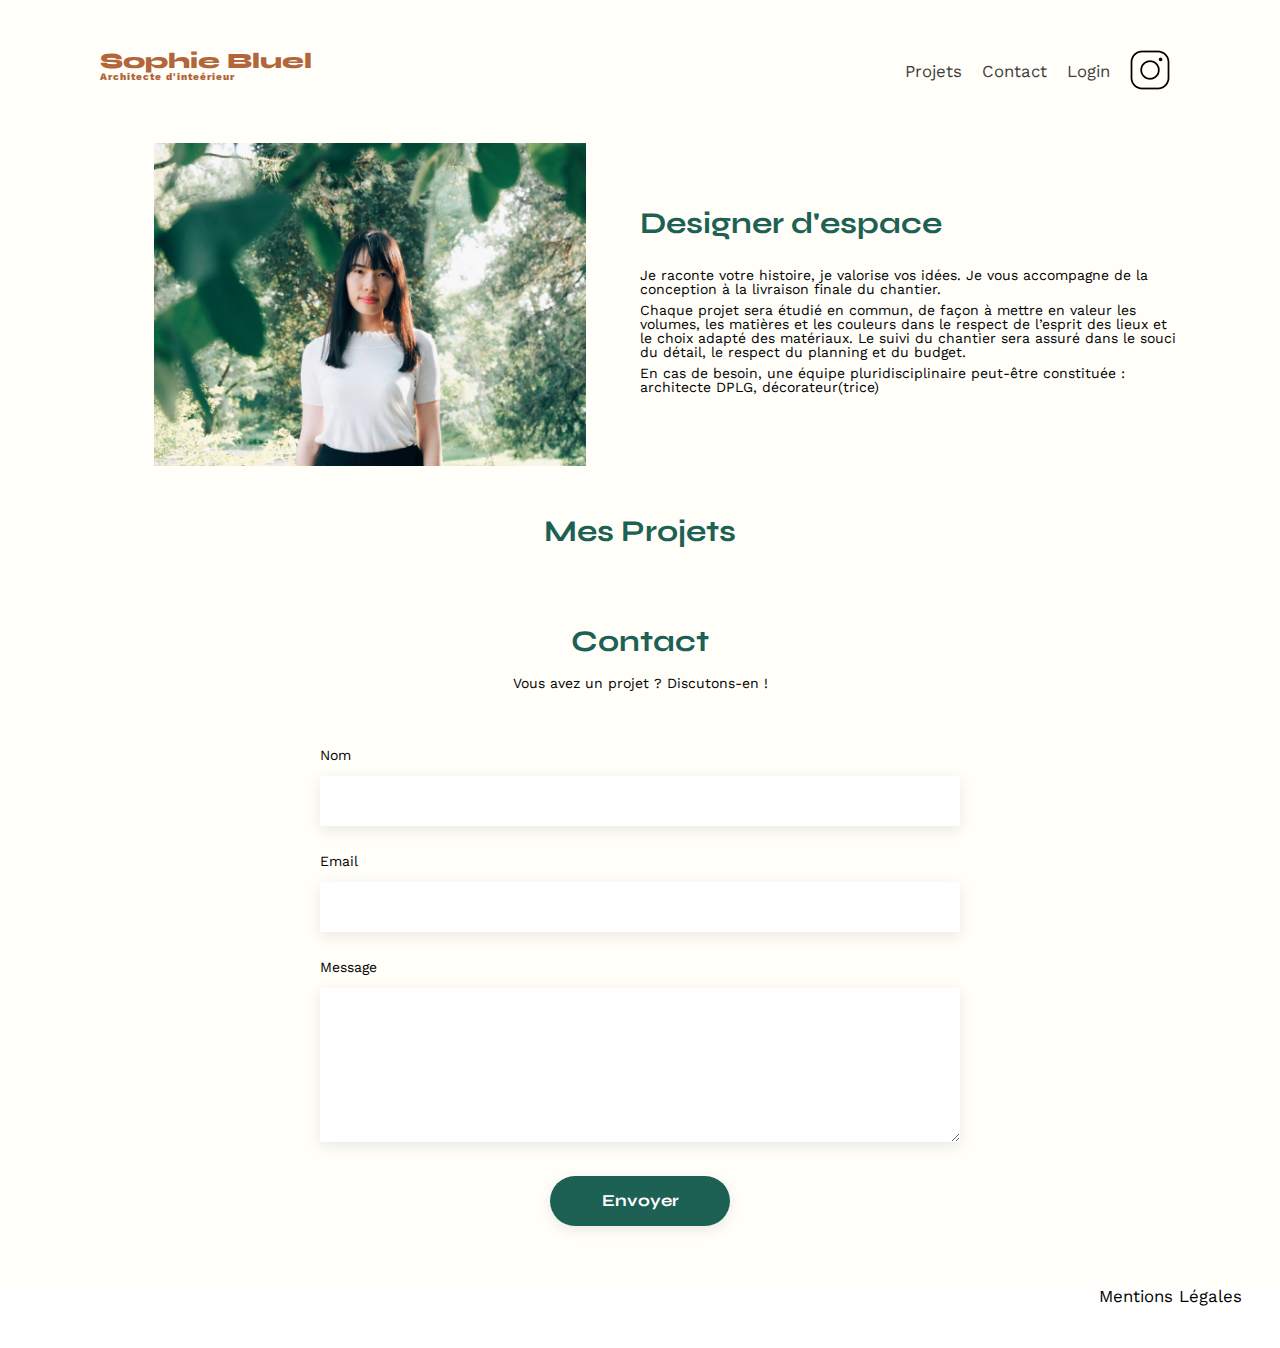
==== FrontEnd/index.html @ 4df23f98 "add src-code" ====
<!DOCTYPE html>
<html lang="fr">

<head>
    <meta charset="UTF-8">
    <title>Sophie Bluel - Architecte d'intérieur</title>
    <meta name="viewport" content="width=device-width, initial-scale=1.0">
    <link rel="preconnect" href="https://fonts.googleapis.com">
    <link rel="preconnect" href="https://fonts.gstatic.com" crossorigin>
    <link href="https://fonts.googleapis.com/css2?family=Syne:wght@700;800&family=Work+Sans&display=swap"
        rel="stylesheet">

    <link rel="stylesheet" href="style.css">
    <link rel="stylesheet" href="https://cdnjs.cloudflare.com/ajax/libs/font-awesome/5.15.3/css/all.min.css">


    <meta name="description" content="">
    <link rel="stylesheet" href="./assets/style.css">
</head>

<body>
	<header>
		<h1>Sophie Bluel <span>Architecte d'inteérieur</span></h1>
		<nav>
			<ul>
				<li><a href="#portfolio">Projets </a></li>
				<li><a href="#contact">Contact</a></li>
				<li><a href="login.html">Login</a></li>
				<li><img src="./assets/icons/instagram.png" alt="Instagram"></li>
			</ul>
		</nav>
	</header>
	<main>
		<section id="introduction">
			<figure>
				<img src="./assets/images/sophie-bluel.png" alt="">
			</figure>
			<article>
				<h2>Designer d'espace</h2>
				<p>Je raconte votre histoire, je valorise vos idées. Je vous accompagne de la conception à la livraison
					finale du chantier.</p>
				<p>Chaque projet sera étudié en commun, de façon à mettre en valeur les volumes, les matières et les
					couleurs dans le respect de l’esprit des lieux et le choix adapté des matériaux. Le suivi du
					chantier sera assuré dans le souci du détail, le respect du planning et du budget.</p>
				<p>En cas de besoin, une équipe pluridisciplinaire peut-être constituée : architecte DPLG,
					décorateur(trice)</p>
			</article>
		</section>
		<section id="portfolio">
			<h2>Mes Projets</h2>
			<div id="content">
                <div id="filterContainer"></div>
                <div id="gallery"></div>
            </div>
			

		</section>
		<section id="contact">
			<h2>Contact</h2>
			<p>Vous avez un projet ? Discutons-en !</p>
			<form action="#" method="post">
				<label for="name">Nom</label>
				<input type="text" name="name" id="name">
				<label for="email">Email</label>
				<input type="email" name="email" id="email">
				<label for="message">Message</label>
				<textarea name="message" id="message" cols="30" rows="10"></textarea>
				<input type="submit" value="Envoyer">
			</form>
		</section>
	</main>

	<footer>
		<nav>
			<ul>
				<li>Mentions Légales</li>
			</ul>
		</nav>
	</footer>
	<script src="/FrontEnd/app.js"></script>
	<script src="/FrontEnd/login.js"></script>
</body>

</html>
---- FrontEnd/style.css ----
#content {
    display: flex;
    flex-direction: column;
    align-items: center;
    justify-content: center;
}

body {
    font-family: Arial, sans-serif;
    background-color: #FFFEF8;
    margin: 0;
    padding: 0;
}

*{
    box-sizing: border-box;
}

nav a{
    text-decoration: none;
    color: #3D3D3D;
}

/* gallerie homepage*/
.portfolio{
    position: relative;
}
/* Style pour la galerie principale */
#gallery img {
    width: 100%;
    height: 413px;
}

/* Style pour la galerie dans la fenêtre modale */
#modal1 .gallerie img {
    width: 76px ; 
    height: 102px;
}
/* Style pour la galerie dans la fenêtre modale */
#modal1 .modal-content .gallerie {
    display: grid;
    grid-template-columns: repeat(5, 1fr);
    
    
}

/* mode edition */

.mode-edit{
    min-width: 1140px; 
    height: 59px;
    background-color: black;
    display: flex;
    align-items: center;
    justify-content: center;
    margin: 0;
}

.mode-edit h4{
    color: #FFFFFF;
}

.mode-edit button{
    color: black;
    background-color: #FFFFFF;
    border: none;
    border-radius: 50px;
    padding: 10px;
    width: 200px;
    margin-left: 20px;
}


/* partie boite modale */
.modal {
    position: fixed;
    display: flex;
    align-items: center;
    justify-content: center;
    top: 0;
    left: 0;
    height: 100%;
    width: 100%;
    background: rgba(0, 0, 0, 0.30);
}

.modal h3 {
    font-size: 26px;
    margin-bottom: 50px;
}

.modal-content{
    position: relative; 
    overflow: auto;
    background-color: #FFFFFF;
    width: 630px;
    height: 670px;
    border-radius: 10px;
    max-height: calc(100vh - 30px); 
    padding: 20px;
    text-align: center;
    margin: 0;
    display: flex;
    align-items: center;
    flex-direction: column;
    
}

.input-form{
    width: 400px;
}
.input-form p {
    text-align: start;
    margin-bottom: 20px;
    margin-top: 10px;
}



.title-modal{
    font-size: 26px;
    

}

.close-modal{
    position: absolute;
    left: 90%;
    background: none;
    border: none;
    font-size: 24px;
    
}

.img-content{
    position: relative;
    margin: 10px;
}

.trash-btn{
    position: absolute;
    top: 3%;
    left: 60%;
    font-size: 12px;
    background-color: black;
    color: #FFFFFF;
    border: 10px;
    
}

hr{
    margin-top: 30px;
    color: #848282;
}

#btn-modal{
    width: 250px;
    background-color: rgb(164, 157, 157);
    color: #FFFFFF;
    border-radius: 50px;
    height: 40px;
    margin-top: 30px;
    border: none;
    
    
}

.btnAdd{
    width: 250px;
    color: #FFFFFF;
    background-color: #1D6154;
    display: block;
    text-align: center;
    margin-top: 10px;
    text-decoration: none;
    border-radius: 50px;
    padding: 10px;
    
}

.buttonSup{
    border: none;
    background-color: #FFFFFF;
    color: rgb(234, 60, 60);
    margin-top: 15px;
}

#preview-img {
    max-width: 100%; 
    height: 90%;
}




/* Cache l'input de type file */
input[type="file"] {
    display: none;
}

/* Personnalise l'apparence du label qui sera notre nouveau bouton */
.custom-file-upload {
    width: 173px;
    height: 36px;
    display: inline-block;
    padding: 10px 15px;
    cursor: pointer;
    background-color: #aec5d2;
    border-radius: 60px;
    border: none;
    color: #333;
    font-size: 14px;
    font-weight: bold;
    text-align: center;
    text-shadow: 0 1px 1px rgba(0,0,0,.1);
    vertical-align: middle;
}

.custom-file-upload:hover {
    background-color: #aec5d28f;
}

.fa-image{
    font-size: 58px;
    color: #aec5d267 ;
    margin-bottom: 15px;
}

.photoUpload{
    display: flex;
    flex-direction: column;
    align-items: center;
    justify-content: center;
    background-color: #E8F1F6; 
    height: 169px;
}

.photoUpload p{
    font-size: 11px;
    color: #444444;
}

/* button modifier */

.btn-modifier-galerie{
    position: relative;
    left: 62%;
    bottom: 50px;
    color: #3D3D3D;
    text-decoration: none;
}
.btn-modifier-photo{
    position: relative;
    left: 11%;
    bottom: 40px;
    color: #3D3D3D;
    text-decoration: none;
    
}
.btn-modifier-intro{
    position: relative;
    bottom: 15px;
    color: #3D3D3D;
    text-decoration: none;
    
}


.login {
    width: 100%;
    height: 100vh;
    display: flex;
    flex-direction: column;
    align-items: center;
    margin: 0;
}

.form-container {
    width: 379px;
    padding: 20px;
    


}

.addWorkForm h2{
    text-align: center;
    margin-bottom: 20px;
}

.form-container h2 {
    text-align: center;
    margin-bottom: 20px;
}

.form-container p{
    text-align: start;
    color: #3D3D3D;
    margin-bottom: 7px;
    margin-top: 30px;
}


.addWorkForm{
    text-align: start;
    color: #3D3D3D;
    margin-top: 30px;
    margin-bottom: 7px;
}

.form-container input[type="email"],
.form-container input[type="password"] {
    width: 100%;
    height: 35px;
    padding: 10px;
    margin-bottom: 10px;
    background: #FFFFFF;
    border: none;
    box-shadow: 0px 4px 14px rgba(0, 0, 0, 0.106);
}
.modal-content input[type="file"],
.modal-content input[type="text"] {
    width: 100%;
    padding: 10px;
    margin-bottom: 10px;
    background: #FFFFFF;
    border: none;
    box-shadow: 0px 4px 14px rgba(0, 0, 0, 0.106);
}
#category {
    width: 400px;
    height: 35px;
    padding: 10px;
    margin-bottom: 10px;
    background: #FFFFFF;
    border: none;
    box-shadow: 0px 4px 14px rgba(0, 0, 0, 0.106);
}

.form-container input[type="submit"] {
    width: 179px;
    padding: 10px;
    background-color: #1D6154;
    color: white;
    border: none;
    border-radius: 60px;
    cursor: pointer;
    box-shadow: 0px 4px 14px rgba(0, 0, 0, 0.069);
}

.form-container form {
    text-align: center;
}
.modal-content form {
    text-align: center;
}

.form-container a {
    display: block;
    text-align: center;
    margin-top: 10px;
    color: #1D6154;
    text-decoration: none;
}

/* message erreur login*/

.error {
    color: #1D6154;
    font-weight: bold;
    margin: 10px 0;
    padding: 12px;
    border: 1px solid #1D6154;
    border-radius: 5px;
    display: none;  
}

footer {
    height: 60px;
    background-color: #FFFFFF;
}
---- FrontEnd/assets/style.css ----
/* http://meyerweb.com/eric/tools/css/reset/
   v2.0 | 20110126
   License: none (public domain)
*/

html, body, div, span, applet, object, iframe,
h1, h2, h3, h4, h5, h6, p, blockquote, pre,
a, abbr, acronym, address, big, cite, code,
del, dfn, em, img, ins, kbd, q, s, samp,
small, strike, strong, sub, sup, tt, var,
b, u, i, center,
dl, dt, dd, ol, ul, li,
fieldset, form, label, legend,
table, caption, tbody, tfoot, thead, tr, th, td,
article, aside, canvas, details, embed,
figure, figcaption, footer, header, hgroup,
menu, nav, output, ruby, section, summary,
time, mark, audio, video {
	margin: 0;
	padding: 0;
	border: 0;
	font-size: 100%;
	font: inherit;
	vertical-align: baseline;
}
/* HTML5 display-role reset for older browsers */
article, aside, details, figcaption, figure,
footer, header, hgroup, menu, nav, section {
	display: block;
}
body {
	line-height: 1;
}
ol, ul {
	list-style: none;
}
blockquote, q {
	quotes: none;
}
blockquote:before, blockquote:after,
q:before, q:after {
	content: '';
	content: none;
}
table {
	border-collapse: collapse;
	border-spacing: 0;
}
/** end reset css**/
body {
	
	font-family: 'Work Sans' ;
	font-size: 14px;
}
header {
	display: flex;
	justify-content: space-between;
	margin: 50px 100px; 
}
section {
	margin: 50px 100px; 
}

h1{
	display: flex;
	flex-direction: column;
	font-family: 'Syne';
	font-size: 22px;
	font-weight: 800;
	color: #B1663C
}

h1 > span {
	font-family: 'Work Sans';
	font-size:10px;
	letter-spacing: 0.1em;
;
}

h2{
	font-family: 'Syne';
	font-weight: 700;
	font-size: 30px;
	color: #1D6154
}
nav ul {
	display: flex;
	align-items: center;
	list-style-type: none;

}
nav li {
	padding: 0 10px;
	font-size: 1.2em;
}

li:hover {
	color: #B1663C;
}
#introduction {
	display: flex;
	align-items: center;
}
#introduction figure {
	flex: 1
}
#introduction img {
	display: block;
	margin: auto;
	width: 80%;
}

#introduction article {
	flex: 1
}
#introduction h2 {
	margin-bottom: 1em;
}

#introduction p {
	margin-bottom: 0.5em;
}
#portfolio h2 {
	text-align: center;
	margin-bottom: 1em;
}
.gallery {
	width: 100%;
	display: grid;
	grid-template-columns: 1fr 1fr 1fr;
	grid-column-gap: 20px;
	grid-row-gap: 20px;
}

.gallery img {
	width: 100%;

}
#contact {
	width: 50%;
margin: auto;
}
#contact > * {
	text-align: center;

}
#contact h2{
	margin-bottom: 20px;
}
#contact form {
	text-align: left;
	margin-top:30px;
	display: flex;
	flex-direction: column;
}

#contact input {
	height: 50px;
	font-size: 1.2em;
	border: none;
	box-shadow: 0px 4px 14px rgba(0, 0, 0, 0.09);
}
#contact label {
	margin: 2em 0 1em 0;
}
#contact textarea {
	border: none;
	box-shadow: 0px 4px 14px rgba(0, 0, 0, 0.09);
}

input[type="submit"]{
	font-family: 'Syne';
	font-weight: 700;
	color: white;
	background-color: #1D6154;
	margin : 2em auto ;
	width: 180px;
	text-align: center;
	border-radius: 60px ;
}

footer nav ul {
	display: flex;
	justify-content: flex-end;
	margin: 2em
}
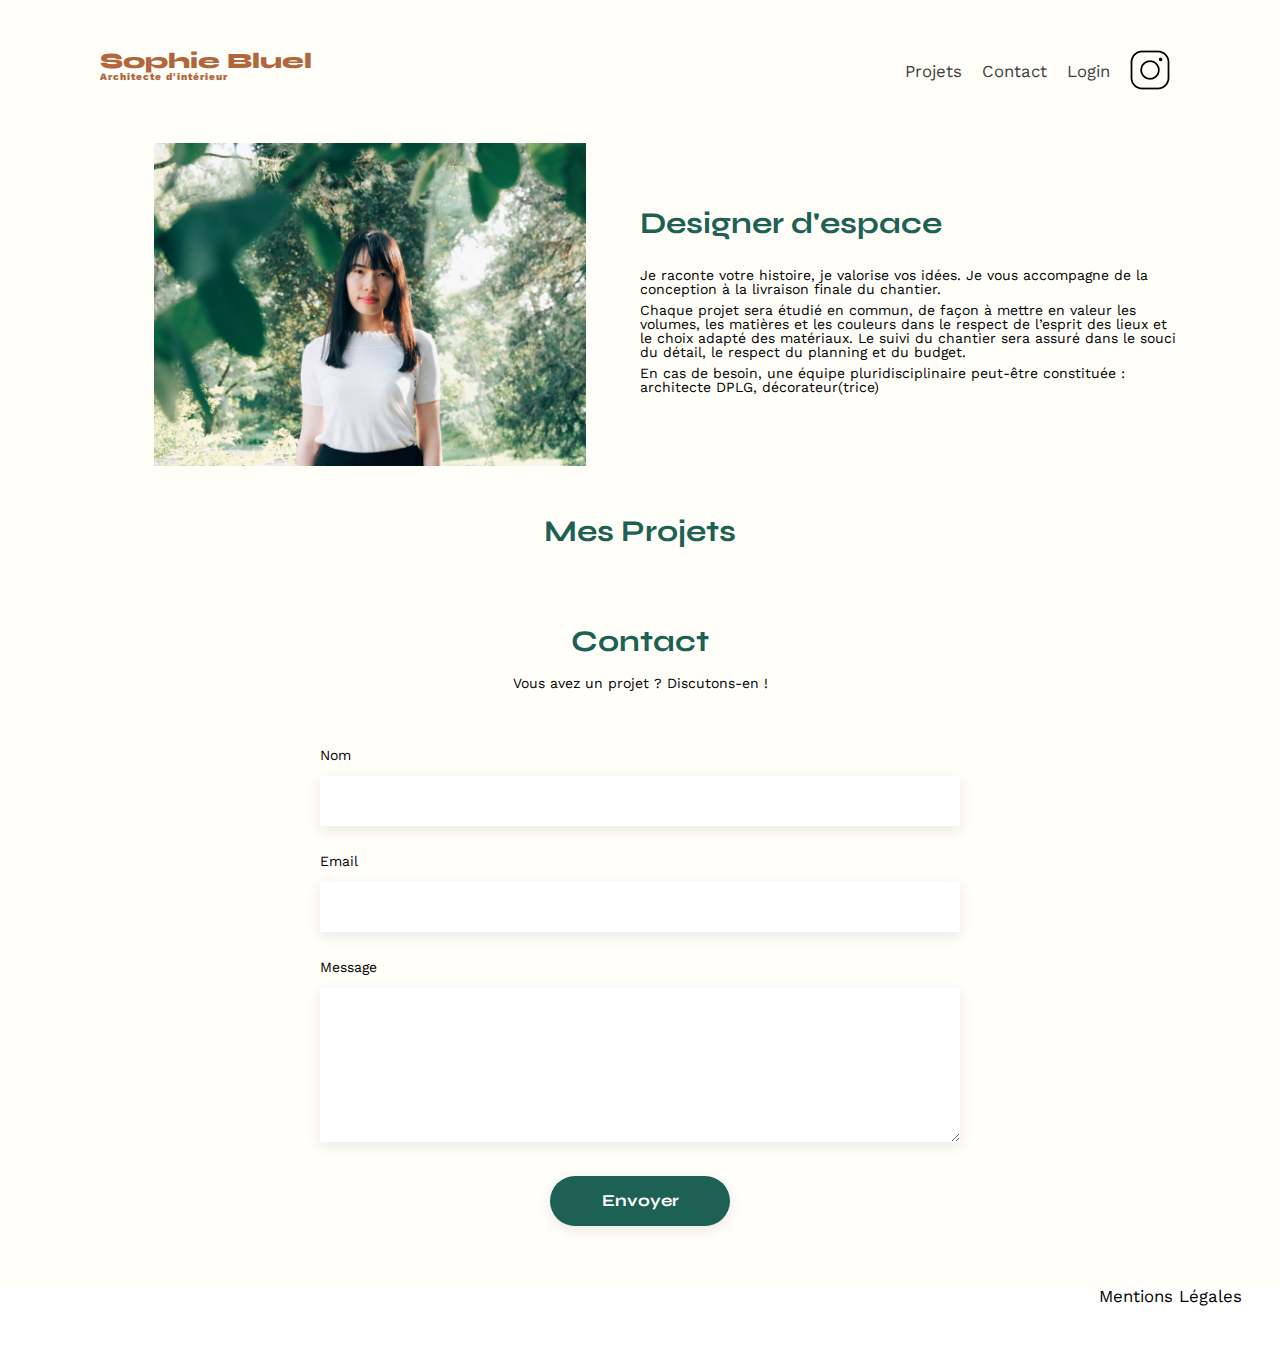
==== commit 17be7d38: "remove some useless line + fix graphics problems" ====
--- a/FrontEnd/index.html
+++ b/FrontEnd/index.html
@@ -20,7 +20,7 @@
 
 <body>
 	<header>
-		<h1>Sophie Bluel <span>Architecte d'inteérieur</span></h1>
+		<h1>Sophie Bluel <span>Architecte d'intérieur</span></h1>
 		<nav>
 			<ul>
 				<li><a href="#portfolio">Projets </a></li>
--- a/FrontEnd/style.css
+++ b/FrontEnd/style.css
@@ -365,6 +365,15 @@
 
 /* message erreur login*/
 
+#forgot-password {
+    color: #3D3D3D;
+    text-align: center;
+    margin-top: 28px;
+    margin-bottom: 355px;
+    font-size: 14px;
+    text-decoration: underline;
+}
+
 .error {
     color: #1D6154;
     font-weight: bold;
